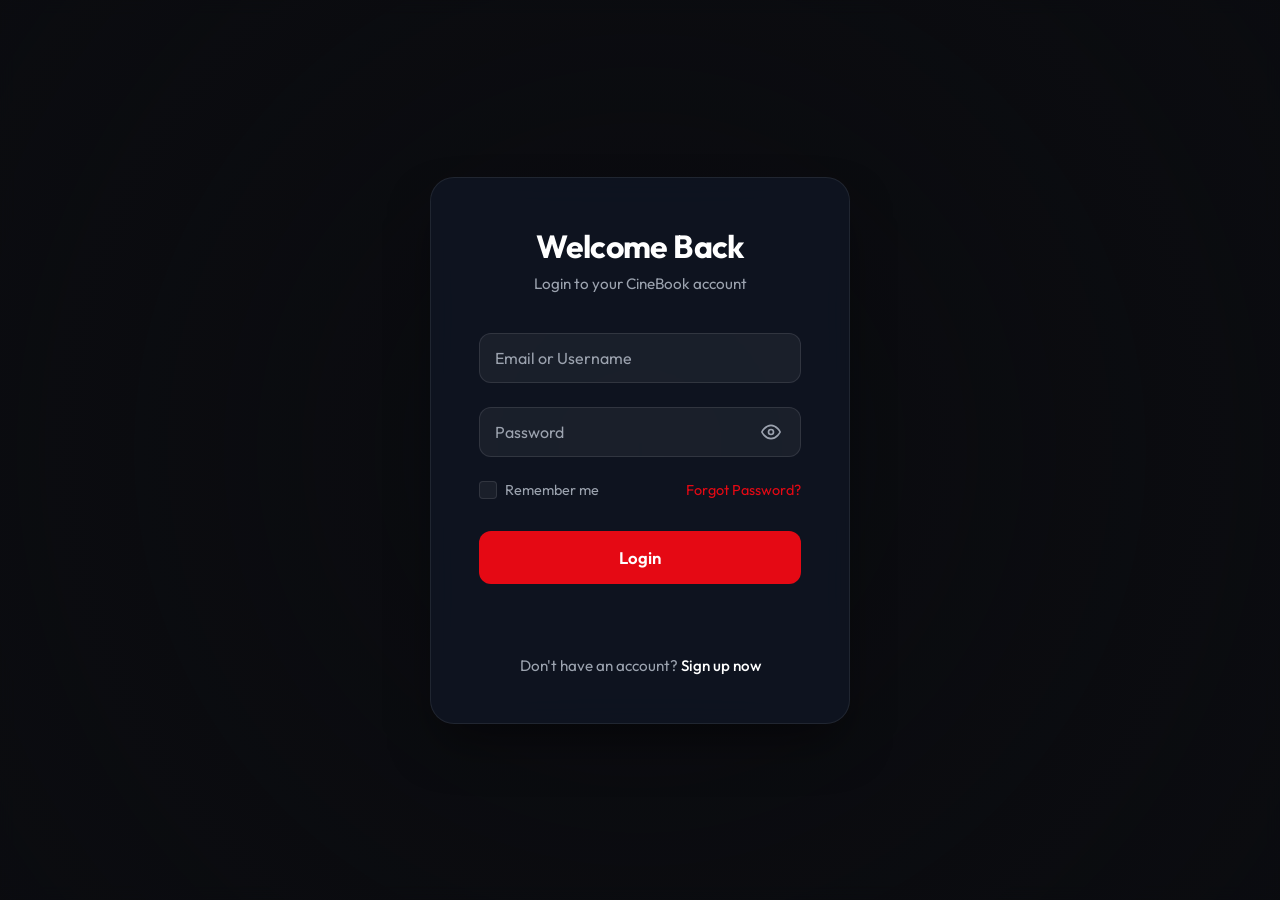
==== index.html @ bc47dbb9 "first commit" ====
<!DOCTYPE html>
<html lang="en">
<head>
    <meta charset="UTF-8">
    <meta name="viewport" content="width=device-width, initial-scale=1.0">
    <title>CineBook - Login</title>
    <link href="https://fonts.googleapis.com/css2?family=Outfit:wght@300;400;500;600;700&display=swap" rel="stylesheet">
    <link rel="stylesheet" href="css/style.css">
</head>
<body class="login-page-body">
    <div class="background-overlay"></div>
    
    <div class="login-container">
        <div class="login-header">
            <h2>Welcome Back</h2>
            <p>Login to your CineBook account</p>
        </div>
        
        <form class="login-form">
            <div class="input-group">
                <input type="text" id="username" required autocomplete="off">
                <label for="username">Email or Username</label>
            </div>
            
            <div class="input-group">
                <input type="password" id="password" required>
                <label for="password">Password</label>
                <button type="button" class="toggle-password" id="togglePassword">
                    <svg xmlns="http://www.w3.org/2000/svg" width="20" height="20" viewBox="0 0 24 24" fill="none" stroke="currentColor" stroke-width="2" stroke-linecap="round" stroke-linejoin="round"><path d="M1 12s4-8 11-8 11 8 11 8-4 8-11 8-11-8-11-8z"></path><circle cx="12" cy="12" r="3"></circle></svg>
                </button>
            </div>
            
            <div class="options">
                <label class="remember-me">
                    <input type="checkbox">
                    <span class="checkmark"></span>
                    Remember me
                </label>
                <a href="#" class="forgot-password">Forgot Password?</a>
            </div>
            
            <button type="submit" class="submit-btn">Login</button>
        </form>
        
        <div class="login-footer">
            <p>Don't have an account? <a href="#">Sign up now</a></p>
        </div>
    </div>

    <script src="js/script.js"></script>
</body>
</html>
---- css/style.css ----
:root {
    --primary-color: #e50914;
    --primary-hover: #b80710;
    --bg-color: #0b0c10;
    --surface-color: rgba(255, 255, 255, 0.05);
    --border-color: rgba(255, 255, 255, 0.1);
    --text-primary: #ffffff;
    --text-secondary: #9ca3af;
    --glass-bg: rgba(17, 24, 39, 0.7);
    --glass-border: rgba(255, 255, 255, 0.08);
}

* {
    margin: 0;
    padding: 0;
    box-sizing: border-box;
}

body {
    font-family: 'Outfit', sans-serif;
    background-color: var(--bg-color);
    background-image: linear-gradient(rgba(11, 12, 16, 0.75), rgba(11, 12, 16, 0.95)), url('https://images.unsplash.com/photo-1514306191717-452ec28c7814?q=80&w=2069&auto=format&fit=crop');
    background-size: cover;
    background-position: center;
    background-repeat: no-repeat;
    min-height: 100vh;
    color: var(--text-primary);
    background-attachment: fixed;
}

body.login-page-body {
    display: flex;
    justify-content: center;
    align-items: center;
    overflow: hidden;
}

.background-overlay {
    position: absolute;
    top: 0;
    left: 0;
    width: 100%;
    height: 100%;
    background: radial-gradient(circle at center, rgba(11, 12, 16, 0.4) 0%, rgba(11, 12, 16, 0.95) 100%);
    backdrop-filter: blur(8px);
    z-index: 1;
}

.login-container {
    position: relative;
    z-index: 2;
    background: var(--glass-bg);
    backdrop-filter: blur(16px);
    -webkit-backdrop-filter: blur(16px);
    border: 1px solid var(--glass-border);
    padding: 3rem;
    border-radius: 24px;
    width: 100%;
    max-width: 420px;
    box-shadow: 0 25px 50px -12px rgba(0, 0, 0, 0.5);
    animation: fadeIn 0.6s ease-out forwards;
    transform: translateY(20px);
    opacity: 0;
}

@keyframes fadeIn {
    to {
        opacity: 1;
        transform: translateY(0);
    }
}

.login-header {
    text-align: center;
    margin-bottom: 2.5rem;
}

.login-header h2 {
    font-size: 2rem;
    font-weight: 700;
    margin-bottom: 0.5rem;
    letter-spacing: -0.02em;
}

.login-header p {
    color: var(--text-secondary);
    font-size: 0.95rem;
}

.login-form {
    display: flex;
    flex-direction: column;
    gap: 1.5rem;
}

.input-group {
    position: relative;
}

.input-group input {
    width: 100%;
    padding: 1.25rem 1rem 0.5rem;
    background: var(--surface-color);
    border: 1px solid var(--border-color);
    border-radius: 12px;
    color: var(--text-primary);
    font-size: 1rem;
    font-family: inherit;
    transition: all 0.3s ease;
    outline: none;
}

.input-group input:hover {
    background: rgba(255, 255, 255, 0.08);
}

.input-group input:focus {
    border-color: var(--primary-color);
    background: rgba(255, 255, 255, 0.1);
    box-shadow: 0 0 0 4px rgba(229, 9, 20, 0.15);
}

.input-group label {
    position: absolute;
    left: 1rem;
    top: 50%;
    transform: translateY(-50%);
    color: var(--text-secondary);
    font-size: 1rem;
    transition: all 0.3s ease;
    pointer-events: none;
}

/* Floating label effect */
.input-group input:focus ~ label,
.input-group input:valid ~ label {
    top: 0.35rem;
    transform: translateY(0);
    font-size: 0.75rem;
    color: var(--text-secondary);
}

.input-group input:focus ~ label {
    color: var(--primary-color);
}

.toggle-password {
    position: absolute;
    right: 1rem;
    top: 50%;
    transform: translateY(-50%);
    background: none;
    border: none;
    color: var(--text-secondary);
    cursor: pointer;
    padding: 0.25rem;
    transition: color 0.3s;
    display: flex;
    align-items: center;
    justify-content: center;
}

.toggle-password:hover {
    color: var(--text-primary);
}

.options {
    display: flex;
    justify-content: space-between;
    align-items: center;
    font-size: 0.9rem;
}

.remember-me {
    display: flex;
    align-items: center;
    cursor: pointer;
    color: var(--text-secondary);
    user-select: none;
}

.remember-me input {
    position: absolute;
    opacity: 0;
    cursor: pointer;
    height: 0;
    width: 0;
}

.checkmark {
    height: 18px;
    width: 18px;
    background-color: var(--surface-color);
    border: 1px solid var(--border-color);
    border-radius: 4px;
    margin-right: 8px;
    position: relative;
    transition: all 0.2s ease;
}

.remember-me:hover input ~ .checkmark {
    border-color: var(--primary-color);
}

.remember-me input:checked ~ .checkmark {
    background-color: var(--primary-color);
    border-color: var(--primary-color);
}

.checkmark:after {
    content: "";
    position: absolute;
    display: none;
    left: 5px;
    top: 2px;
    width: 4px;
    height: 8px;
    border: solid white;
    border-width: 0 2px 2px 0;
    transform: rotate(45deg);
}

.remember-me input:checked ~ .checkmark:after {
    display: block;
}

.forgot-password {
    color: var(--primary-color);
    text-decoration: none;
    transition: color 0.3s ease;
}

.forgot-password:hover {
    color: var(--primary-hover);
    text-decoration: underline;
}

.submit-btn {
    background-color: var(--primary-color);
    color: white;
    border: none;
    padding: 1rem;
    border-radius: 12px;
    font-size: 1.05rem;
    font-weight: 600;
    font-family: inherit;
    cursor: pointer;
    transition: all 0.3s ease;
    margin-top: 0.5rem;
    position: relative;
    overflow: hidden;
}

.submit-btn:hover {
    background-color: var(--primary-hover);
    transform: translateY(-2px);
    box-shadow: 0 8px 20px rgba(229, 9, 20, 0.4);
}

.submit-btn:active {
    transform: translateY(0);
}

.submit-btn::after {
    content: "";
    background: rgba(255, 255, 255, 0.2);
    display: block;
    position: absolute;
    border-radius: 50%;
    width: 100px;
    height: 100px;
    margin-top: -50px;
    margin-left: -50px;
    top: 50%;
    left: 50%;
    opacity: 0;
    transition: all 0.8s;
}

.submit-btn:active::after {
    padding: 0;
    margin: 0;
    opacity: 1;
    transition: 0s;
    width: 100%;
    height: 100%;
    border-radius: 12px;
    top: 0;
    left: 0;
}

.login-footer {
    text-align: center;
    margin-top: 2rem;
    color: var(--text-secondary);
    font-size: 0.95rem;
}

.login-footer a {
    color: var(--text-primary);
    text-decoration: none;
    font-weight: 500;
    transition: color 0.3s ease;
}

.login-footer a:hover {
    color: var(--primary-color);
}

@media (max-width: 480px) {
    .login-container {
        padding: 2rem;
        margin: 1rem;
        width: calc(100% - 2rem);
    }
}
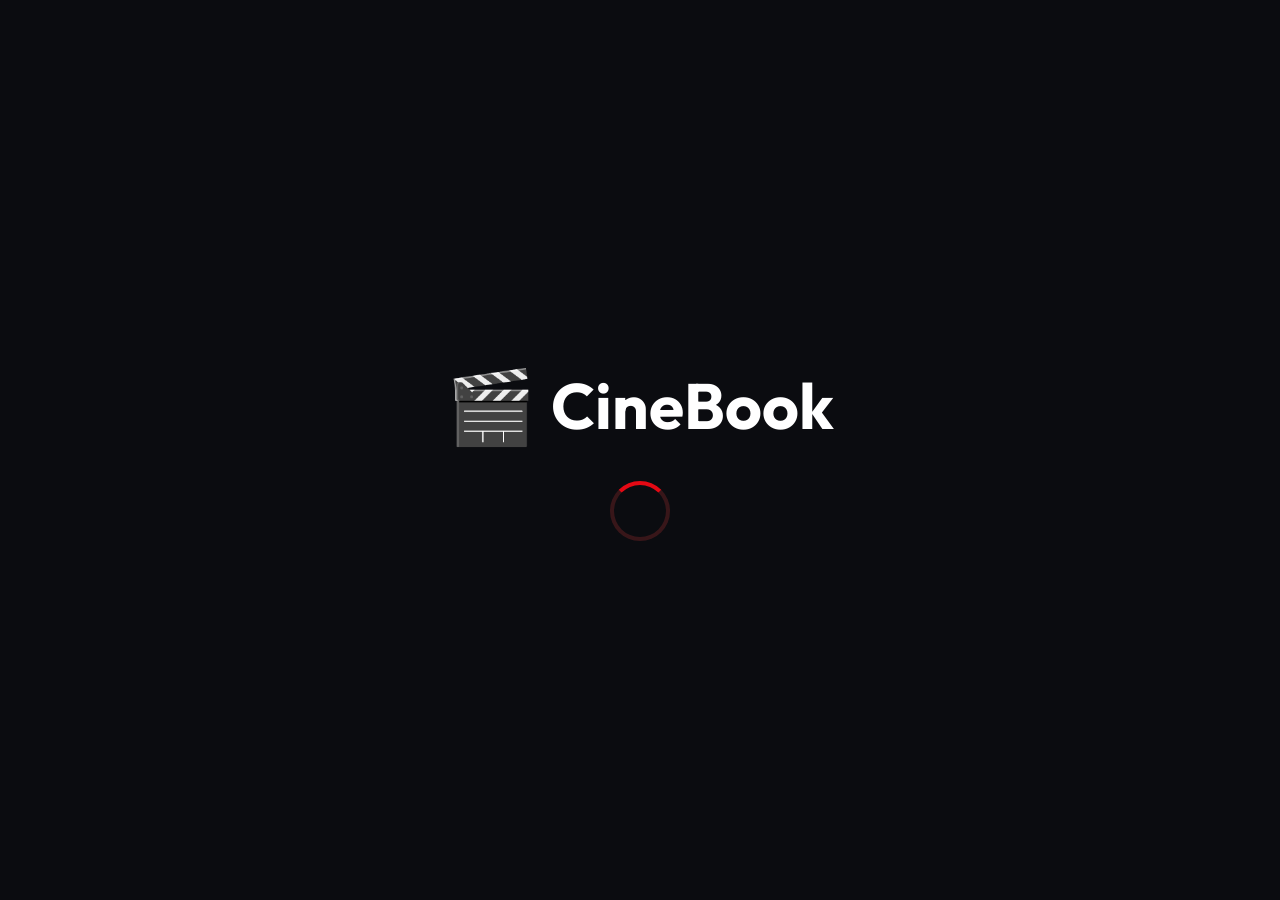
==== commit 686742f1: "Replaced login page with splash screen and updated auth logic" ====
--- a/index.html
+++ b/index.html
@@ -3,50 +3,83 @@
 <head>
     <meta charset="UTF-8">
     <meta name="viewport" content="width=device-width, initial-scale=1.0">
-    <title>CineBook - Login</title>
+    <title>CineBook</title>
     <link href="https://fonts.googleapis.com/css2?family=Outfit:wght@300;400;500;600;700&display=swap" rel="stylesheet">
     <link rel="stylesheet" href="css/style.css">
+    <style>
+        body {
+            margin: 0;
+            padding: 0;
+            display: flex;
+            justify-content: center;
+            align-items: center;
+            height: 100vh;
+            background-color: var(--bg-color, #0f172a);
+            color: white;
+            font-family: 'Outfit', sans-serif;
+            flex-direction: column;
+            overflow: hidden;
+        }
+        .splash-logo {
+            font-size: 4rem;
+            font-weight: 700;
+            margin-bottom: 30px;
+            display: flex;
+            align-items: center;
+            gap: 15px;
+            animation: popIn 1s cubic-bezier(0.175, 0.885, 0.32, 1.275) forwards;
+        }
+        .splash-logo span {
+            color: var(--primary-color, #ef4444);
+        }
+        .loader-container {
+            position: relative;
+            width: 60px;
+            height: 60px;
+            animation: fadeIn 1s ease-in forwards 0.5s;
+            opacity: 0;
+        }
+        .loader {
+            box-sizing: border-box;
+            position: absolute;
+            width: 100%;
+            height: 100%;
+            border: 4px solid rgba(239, 68, 68, 0.2);
+            border-top-color: var(--primary-color, #ef4444);
+            border-radius: 50%;
+            animation: spinner 1s linear infinite;
+        }
+        @keyframes spinner {
+            0% { transform: rotate(0deg); }
+            100% { transform: rotate(360deg); }
+        }
+        @keyframes popIn {
+            0% { transform: scale(0.8); opacity: 0; }
+            100% { transform: scale(1); opacity: 1; }
+        }
+        @keyframes fadeIn {
+            0% { opacity: 0; }
+            100% { opacity: 1; }
+        }
+    </style>
 </head>
-<body class="login-page-body">
-    <div class="background-overlay"></div>
-    
-    <div class="login-container">
-        <div class="login-header">
-            <h2>Welcome Back</h2>
-            <p>Login to your CineBook account</p>
-        </div>
-        
-        <form class="login-form">
-            <div class="input-group">
-                <input type="text" id="username" required autocomplete="off">
-                <label for="username">Email or Username</label>
-            </div>
-            
-            <div class="input-group">
-                <input type="password" id="password" required>
-                <label for="password">Password</label>
-                <button type="button" class="toggle-password" id="togglePassword">
-                    <svg xmlns="http://www.w3.org/2000/svg" width="20" height="20" viewBox="0 0 24 24" fill="none" stroke="currentColor" stroke-width="2" stroke-linecap="round" stroke-linejoin="round"><path d="M1 12s4-8 11-8 11 8 11 8-4 8-11 8-11-8-11-8z"></path><circle cx="12" cy="12" r="3"></circle></svg>
-                </button>
-            </div>
-            
-            <div class="options">
-                <label class="remember-me">
-                    <input type="checkbox">
-                    <span class="checkmark"></span>
-                    Remember me
-                </label>
-                <a href="#" class="forgot-password">Forgot Password?</a>
-            </div>
-            
-            <button type="submit" class="submit-btn">Login</button>
-        </form>
-        
-        <div class="login-footer">
-            <p>Don't have an account? <a href="#">Sign up now</a></p>
-        </div>
+<body>
+    <div class="splash-logo">
+        <span style="font-size: 4.5rem;">🎬</span> CineBook
+    </div>
+    <div class="loader-container">
+        <div class="loader"></div>
     </div>
 
-    <script src="js/script.js"></script>
+    <script>
+        // Set guest session directly and immediately
+        sessionStorage.setItem('isLoggedIn', 'true');
+        sessionStorage.setItem('userName', 'Guest');
+        
+        // Redirect to home page after animation
+        setTimeout(() => {
+            window.location.href = 'movies.html';
+        }, 2000);
+    </script>
 </body>
 </html>
--- a/css/style.css
+++ b/css/style.css
@@ -307,10 +307,29 @@
     color: var(--primary-color);
 }
 
-@media (max-width: 480px) {
+@media (max-width: 768px) {
     .login-container {
-        padding: 2rem;
+        padding: 2rem 1.5rem;
         margin: 1rem;
         width: calc(100% - 2rem);
     }
-}
+    .login-header h2 {
+        font-size: 1.7rem;
+    }
+    .login-header p {
+        font-size: 0.85rem;
+    }
+    .input-group input {
+        padding: 1rem 1rem 0.4rem;
+        font-size: 0.95rem;
+    }
+    .submit-btn {
+        padding: 0.8rem;
+        font-size: 0.95rem;
+    }
+    .options {
+        flex-direction: column;
+        gap: 1rem;
+        align-items: flex-start;
+    }
+}
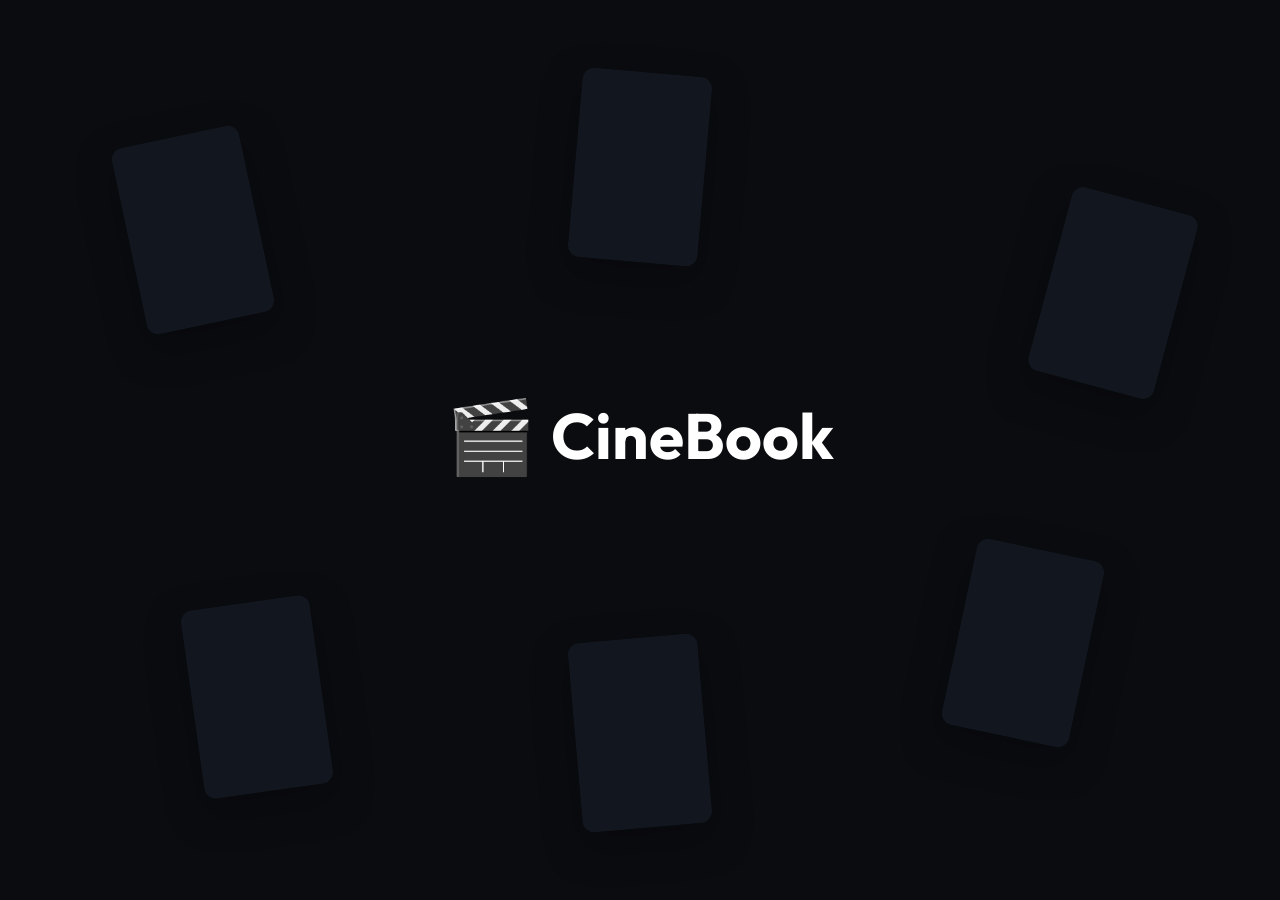
==== commit 2eee4430: "feat: improved UI with animated splash screen and skeleton loaders" ====
--- a/index.html
+++ b/index.html
@@ -27,48 +27,89 @@
             display: flex;
             align-items: center;
             gap: 15px;
-            animation: popIn 1s cubic-bezier(0.175, 0.885, 0.32, 1.275) forwards;
+            /* Combine initial slide up with a continuous pulse */
+            animation: slideUpFromBelow 1.2s cubic-bezier(0.175, 0.885, 0.32, 1.275) forwards, pulseLogo 1.5s infinite 1.2s;
         }
         .splash-logo span {
             color: var(--primary-color, #ef4444);
+            font-size: 4.5rem;
         }
-        .loader-container {
-            position: relative;
-            width: 60px;
-            height: 60px;
-            animation: fadeIn 1s ease-in forwards 0.5s;
+        @keyframes slideUpFromBelow {
+            0% { transform: translateY(100vh); opacity: 0; }
+            100% { transform: translateY(0); opacity: 1; }
+        }
+        @keyframes pulseLogo {
+            0% { transform: scale(1); }
+            50% { transform: scale(1.05); }
+            100% { transform: scale(1); }
+        }
+        
+        /* Ajio-style Background Posters */
+        .posters-container {
+            position: absolute;
+            width: 100vw;
+            height: 100vh;
+            z-index: -1;
+            overflow: hidden;
+            display: flex;
+            justify-content: center;
+            align-items: center;
+        }
+        .poster-wrapper {
+            position: absolute;
+        }
+        .poster {
+            width: 130px;
+            height: 190px;
+            background-color: #1e293b;
+            border-radius: 12px;
+            box-shadow: 0 15px 35px rgba(0,0,0,0.6);
+            background-size: cover;
+            background-position: center;
             opacity: 0;
+            transform: translateY(150px) scale(0.8);
         }
-        .loader {
-            box-sizing: border-box;
-            position: absolute;
-            width: 100%;
-            height: 100%;
-            border: 4px solid rgba(239, 68, 68, 0.2);
-            border-top-color: var(--primary-color, #ef4444);
-            border-radius: 50%;
-            animation: spinner 1s linear infinite;
+        
+        .p1 { animation: slideInPoster 1.2s cubic-bezier(0.175, 0.885, 0.32, 1.275) forwards 0.1s; background-image: url('https://images.unsplash.com/photo-1536440136628-849c177e76a1?w=300&q=80'); }
+        .p2 { animation: slideInPoster 1.2s cubic-bezier(0.175, 0.885, 0.32, 1.275) forwards 0.4s; background-image: url('https://images.unsplash.com/photo-1440404653325-ab127d49abc1?w=300&q=80'); }
+        .p3 { animation: slideInPoster 1.2s cubic-bezier(0.175, 0.885, 0.32, 1.275) forwards 0.2s; background-image: url('https://images.unsplash.com/photo-1517604931442-7e0c8ed2963c?w=300&q=80'); }
+        .p4 { animation: slideInPoster 1.2s cubic-bezier(0.175, 0.885, 0.32, 1.275) forwards 0.5s; background-image: url('https://images.unsplash.com/photo-1489599849927-2ee91cede3ba?w=300&q=80'); }
+        .p5 { animation: slideInPoster 1.2s cubic-bezier(0.175, 0.885, 0.32, 1.275) forwards 0.3s; background-image: url('https://images.unsplash.com/photo-1542204165-65bf26472b9b?w=300&q=80'); }
+        .p6 { animation: slideInPoster 1.2s cubic-bezier(0.175, 0.885, 0.32, 1.275) forwards 0.6s; background-image: url('https://images.unsplash.com/photo-1478720568477-152d9b164e26?w=300&q=80'); }
+
+        @keyframes slideInPoster {
+            0% { transform: translateY(150px) scale(0.8); opacity: 0; }
+            100% { transform: translateY(0) scale(1); opacity: 0.35; } /* Kept subtle to not overpower logo */
         }
-        @keyframes spinner {
-            0% { transform: rotate(0deg); }
-            100% { transform: rotate(360deg); }
-        }
-        @keyframes popIn {
-            0% { transform: scale(0.8); opacity: 0; }
-            100% { transform: scale(1); opacity: 1; }
-        }
-        @keyframes fadeIn {
-            0% { opacity: 0; }
-            100% { opacity: 1; }
+        /* Mobile phone view adjustments */
+        @media (max-width: 600px) {
+            .splash-logo {
+                font-size: 2.2rem;
+                gap: 10px;
+            }
+            .splash-logo span {
+                font-size: 2.8rem;
+            }
+            .poster {
+                width: 80px;
+                height: 120px;
+            }
         }
     </style>
 </head>
 <body>
+    <div class="posters-container">
+        <!-- Wrappers allow positioning/rotation while inner element handles animation -->
+        <div class="poster-wrapper" style="left: 10%; top: 15%; transform: rotate(-12deg);"><div class="poster p1"></div></div>
+        <div class="poster-wrapper" style="right: 8%; top: 22%; transform: rotate(15deg);"><div class="poster p2"></div></div>
+        <div class="poster-wrapper" style="left: 15%; bottom: 12%; transform: rotate(-8deg);"><div class="poster p3"></div></div>
+        <div class="poster-wrapper" style="right: 15%; bottom: 18%; transform: rotate(12deg);"><div class="poster p4"></div></div>
+        <div class="poster-wrapper" style="left: 50%; top: 8%; transform: translateX(-50%) rotate(5deg);"><div class="poster p5"></div></div>
+        <div class="poster-wrapper" style="left: 50%; bottom: 8%; transform: translateX(-50%) rotate(-5deg);"><div class="poster p6"></div></div>
+    </div>
+    
     <div class="splash-logo">
-        <span style="font-size: 4.5rem;">🎬</span> CineBook
-    </div>
-    <div class="loader-container">
-        <div class="loader"></div>
+        <span>🎬</span> CineBook
     </div>
 
     <script>
@@ -79,7 +120,7 @@
         // Redirect to home page after animation
         setTimeout(() => {
             window.location.href = 'movies.html';
-        }, 2000);
+        }, 3500);
     </script>
 </body>
 </html>
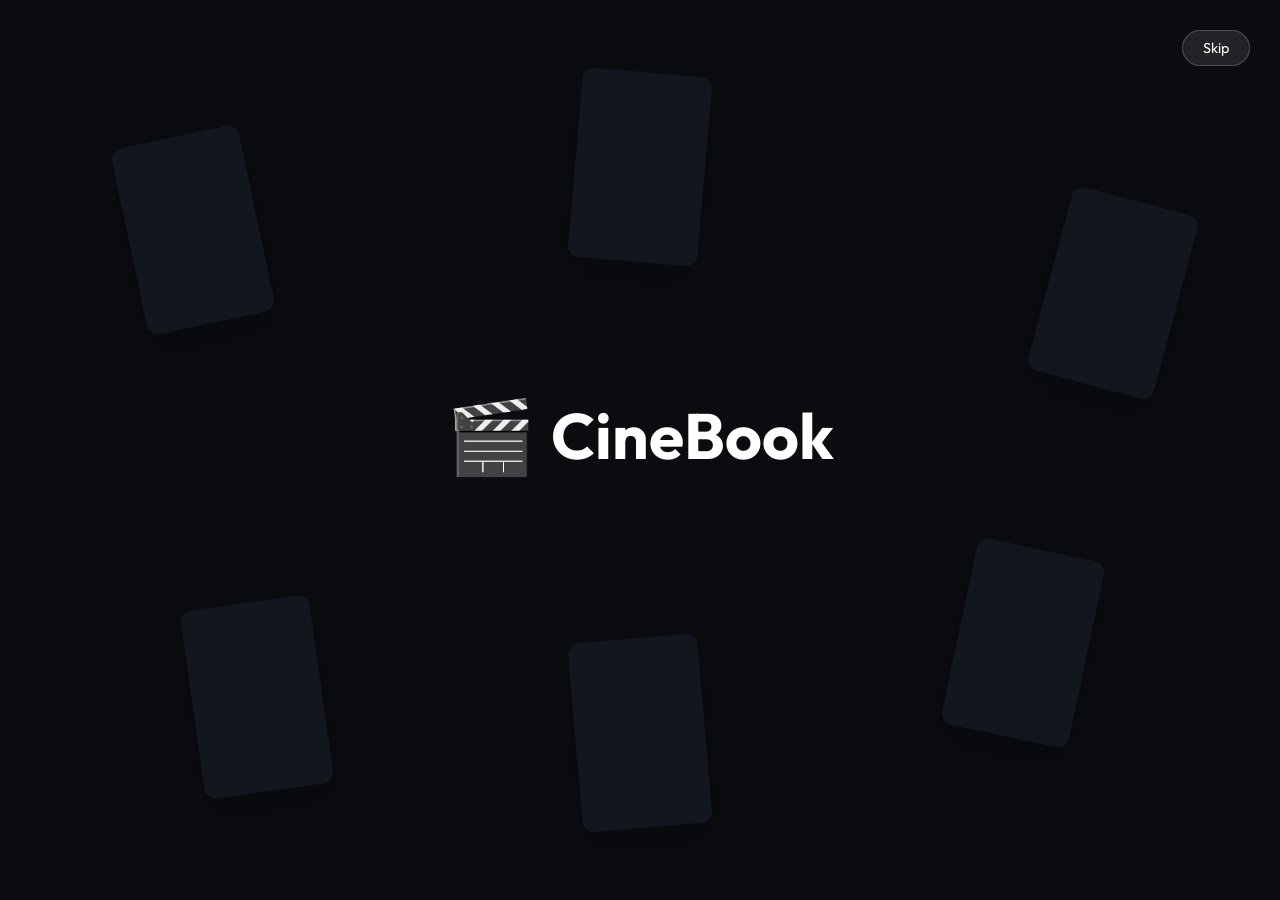
==== commit fcf73448: "skip" ====
--- a/index.html
+++ b/index.html
@@ -81,6 +81,33 @@
             0% { transform: translateY(150px) scale(0.8); opacity: 0; }
             100% { transform: translateY(0) scale(1); opacity: 0.35; } /* Kept subtle to not overpower logo */
         }
+        
+        .skip-btn {
+            position: absolute;
+            top: 30px;
+            right: 30px;
+            padding: 8px 20px;
+            background: rgba(255, 255, 255, 0.1);
+            border: 1px solid rgba(255, 255, 255, 0.2);
+            color: white;
+            border-radius: 20px;
+            cursor: pointer;
+            font-family: 'Outfit', sans-serif;
+            font-size: 0.9rem;
+            text-decoration: none;
+            z-index: 10;
+            backdrop-filter: blur(5px);
+            transition: background 0.3s, transform 0.2s;
+            opacity: 0;
+            animation: fadeInSkip 0.5s ease-in forwards 1.5s; /* Appears after logo */
+        }
+        .skip-btn:hover {
+            background: rgba(255, 255, 255, 0.2);
+            transform: scale(1.05);
+        }
+        @keyframes fadeInSkip {
+            to { opacity: 1; }
+        }
         /* Mobile phone view adjustments */
         @media (max-width: 600px) {
             .splash-logo {
@@ -94,10 +121,17 @@
                 width: 80px;
                 height: 120px;
             }
+            .skip-btn {
+                top: 20px;
+                right: 20px;
+                padding: 6px 15px;
+                font-size: 0.8rem;
+            }
         }
     </style>
 </head>
 <body>
+    <a href="movies.html" class="skip-btn">Skip</a>
     <div class="posters-container">
         <!-- Wrappers allow positioning/rotation while inner element handles animation -->
         <div class="poster-wrapper" style="left: 10%; top: 15%; transform: rotate(-12deg);"><div class="poster p1"></div></div>
